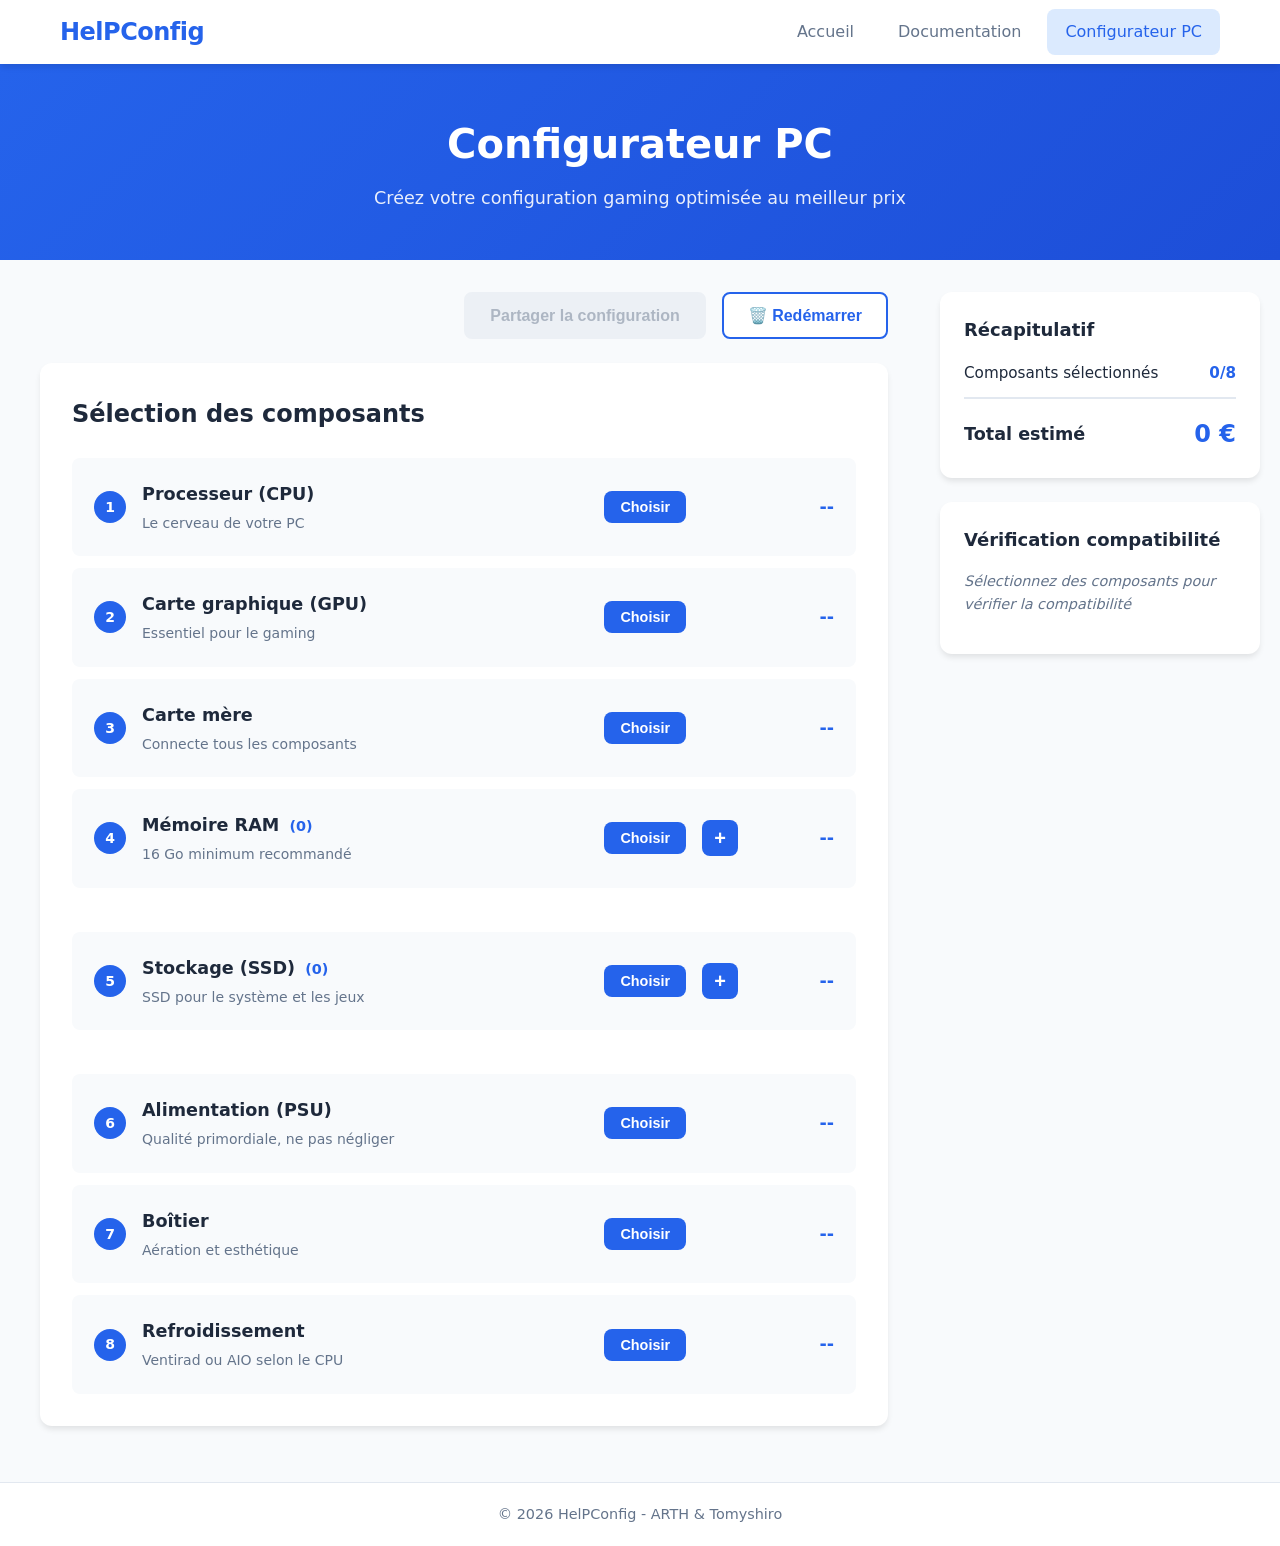
==== configurateur.html @ c19983a2 "Importer le site complet" ====
<!DOCTYPE html>
<html lang="fr">
<head>
    <meta charset="UTF-8">
    <meta name="viewport" content="width=device-width, initial-scale=1.0">
    <title>Configurateur PC - HelPConfig</title>
    <link rel="stylesheet" href="css/style.css">
</head>
<body>
    <header class="header">
        <nav class="navbar">
            <div class="nav-brand">
                <a href="index.html">HelPConfig</a>
            </div>
            <ul class="nav-menu">
                <li class="nav-item">
                    <a href="index.html" class="nav-link">Accueil</a>
                </li>
                <li class="nav-item">
                    <a href="documentation.html" class="nav-link">Documentation</a>
                </li>
                <li class="nav-item">
                    <a href="configurateur.html" class="nav-link active">Configurateur PC</a>
                </li>
            </ul>
        </nav>
    </header>

    <main class="config-main">
        <div class="config-header">
            <div class="container">
                <h1 class="config-title">Configurateur PC</h1>
                <p class="config-subtitle">Créez votre configuration gaming optimisée au meilleur prix</p>
            </div>
        </div>

        <div class="config-layout">
            <div class="config-builder">
                <div class="container">
                    <div class="config-header-actions">
                        <button class="btn btn-share" disabled>Partager la configuration</button>
                        <button class="btn btn-restart" id="btn-restart">🗑️ Redémarrer</button>
                    </div>

                    <div class="config-section">
                        <h2 class="config-section-title">Sélection des composants</h2>
                        
                        <div class="component-list">
                            <div class="component-row">
                                <div class="component-info">
                                    <span class="component-number">1</span>
                                    <div class="component-details">
                                        <h3>Processeur (CPU)</h3>
                                        <p class="component-desc">Le cerveau de votre PC</p>
                                    </div>
                                </div>
                                <div class="component-actions">
                                    <button class="btn btn-select" data-component="cpu">Choisir</button>
                                    <span class="action-slot" aria-hidden="true"></span>
                                    <span class="component-price">--</span>
                                </div>
                            </div>

                            <div class="component-row">
                                <div class="component-info">
                                    <span class="component-number">2</span>
                                    <div class="component-details">
                                        <h3>Carte graphique (GPU)</h3>
                                        <p class="component-desc">Essentiel pour le gaming</p>
                                    </div>
                                </div>
                                <div class="component-actions">
                                    <button class="btn btn-select" data-component="gpu">Choisir</button>
                                    <span class="action-slot" aria-hidden="true"></span>
                                    <span class="component-price">--</span>
                                </div>
                            </div>

                            <div class="component-row">
                                <div class="component-info">
                                    <span class="component-number">3</span>
                                    <div class="component-details">
                                        <h3>Carte mère</h3>
                                        <p class="component-desc">Connecte tous les composants</p>
                                    </div>
                                </div>
                                <div class="component-actions">
                                    <button class="btn btn-select" data-component="motherboard">Choisir</button>
                                    <span class="action-slot" aria-hidden="true"></span>
                                    <span class="component-price">--</span>
                                </div>
                            </div>

                            <div class="component-row multi-component" data-component="ram">
                                <div class="component-info">
                                    <span class="component-number">4</span>
                                    <div class="component-details">
                                        <h3>Mémoire RAM <span class="component-count" id="ram-count">(0)</span></h3>
                                        <p class="component-desc">16 Go minimum recommandé</p>
                                    </div>
                                </div>
                                <div class="component-actions">
                                    <button class="btn btn-select" data-component="ram">Choisir</button>
                                    <span class="action-slot">
                                        <button class="btn btn-add" data-component="ram" title="Ajouter un autre kit RAM">+</button>
                                    </span>
                                    <span class="component-price" id="ram-price">--</span>
                                </div>
                            </div>
                            <div class="extra-slots" id="ram-slots"></div>

                            <div class="component-row multi-component" data-component="storage">
                                <div class="component-info">
                                    <span class="component-number">5</span>
                                    <div class="component-details">
                                        <h3>Stockage (SSD) <span class="component-count" id="storage-count">(0)</span></h3>
                                        <p class="component-desc">SSD pour le système et les jeux</p>
                                    </div>
                                </div>
                                <div class="component-actions">
                                    <button class="btn btn-select" data-component="storage">Choisir</button>
                                    <span class="action-slot">
                                        <button class="btn btn-add" data-component="storage" title="Ajouter un autre SSD">+</button>
                                    </span>
                                    <span class="component-price" id="storage-price">--</span>
                                </div>
                            </div>
                            <div class="extra-slots" id="storage-slots"></div>

                            <div class="component-row">
                                <div class="component-info">
                                    <span class="component-number">6</span>
                                    <div class="component-details">
                                        <h3>Alimentation (PSU)</h3>
                                        <p class="component-desc">Qualité primordiale, ne pas négliger</p>
                                    </div>
                                </div>
                                <div class="component-actions">
                                    <button class="btn btn-select" data-component="psu">Choisir</button>
                                    <span class="action-slot" aria-hidden="true"></span>
                                    <span class="component-price">--</span>
                                </div>
                            </div>

                            <div class="component-row">
                                <div class="component-info">
                                    <span class="component-number">7</span>
                                    <div class="component-details">
                                        <h3>Boîtier</h3>
                                        <p class="component-desc">Aération et esthétique</p>
                                    </div>
                                </div>
                                <div class="component-actions">
                                    <button class="btn btn-select" data-component="case">Choisir</button>
                                    <span class="action-slot" aria-hidden="true"></span>
                                    <span class="component-price">--</span>
                                </div>
                            </div>

                            <div class="component-row">
                                <div class="component-info">
                                    <span class="component-number">8</span>
                                    <div class="component-details">
                                        <h3>Refroidissement</h3>
                                        <p class="component-desc">Ventirad ou AIO selon le CPU</p>
                                    </div>
                                </div>
                                <div class="component-actions">
                                    <button class="btn btn-select" data-component="cooling">Choisir</button>
                                    <span class="action-slot" aria-hidden="true"></span>
                                    <span class="component-price">--</span>
                                </div>
                            </div>
                        </div>
                    </div>
                </div>
            </div>

            <aside class="config-sidebar">
                <div class="config-summary">
                    <h3>Récapitulatif</h3>
                    <div class="summary-content">
                        <div class="summary-item">
                            <span>Composants sélectionnés</span>
                            <span class="summary-value" id="selected-count">0/8</span>
                        </div>
                        <div class="summary-item summary-total">
                            <span>Total estimé</span>
                            <span class="summary-price" id="total-price">0 €</span>
                        </div>
                    </div>
                </div>

                <div class="config-warnings">
                    <h3>Vérification compatibilité</h3>
                    <div class="warning-list" id="warning-list">
                        <p class="warning-empty">Sélectionnez des composants pour vérifier la compatibilité</p>
                    </div>
                </div>

            </aside>
        </div>

        <div class="modal" id="component-modal">
            <div class="modal-overlay"></div>
            <div class="modal-content">
                <div class="modal-header">
                    <h2 id="modal-title">Choisir un composant</h2>
                    <button class="modal-close">&times;</button>
                </div>
                <div class="modal-body">
                    <div class="search-bar">
                        <input type="text" placeholder="Rechercher un composant..." class="search-input">
                    </div>
                    <div class="product-list" id="product-list">
                        <p class="placeholder-text">Liste des produits à venir...</p>
                    </div>
                </div>
            </div>
        </div>
    </main>

    <footer class="footer">
        <div class="container">
            <p>&copy; 2026 HelPConfig - ARTH & Tomyshiro</p>
        </div>
    </footer>

    <script src="js/main.js"></script>
</body>
</html>
---- css/style.css ----
/* ============================================
   HelPConfig - Stylesheet
   Couleurs: Bleu (#2563EB, #1D4ED8, #DBEAFE) + Blanc
   ============================================ */

/* Reset & Base */
* {
    margin: 0;
    padding: 0;
    box-sizing: border-box;
}

:root {
    --primary: #2563EB;
    --primary-dark: #1D4ED8;
    --primary-light: #DBEAFE;
    --secondary: #F8FAFC;
    --text: #1E293B;
    --text-light: #64748B;
    --white: #FFFFFF;
    --border: #E2E8F0;
    --shadow: 0 4px 6px -1px rgba(0, 0, 0, 0.1);
    --shadow-lg: 0 10px 15px -3px rgba(0, 0, 0, 0.1);
    --radius: 8px;
    --radius-lg: 12px;
}

body {
    font-family: 'Segoe UI', system-ui, -apple-system, sans-serif;
    color: var(--text);
    background-color: var(--secondary);
    line-height: 1.6;
    min-height: 100vh;
    display: flex;
    flex-direction: column;
}

.container {
    max-width: 1200px;
    margin: 0 auto;
    padding: 0 20px;
}

/* ============================================
   HEADER & NAVIGATION
   ============================================ */

.header {
    background-color: var(--white);
    box-shadow: var(--shadow);
    position: sticky;
    top: 0;
    z-index: 100;
}

.navbar {
    display: flex;
    align-items: center;
    justify-content: space-between;
    max-width: 1200px;
    margin: 0 auto;
    padding: 0 20px;
    height: 64px;
}

.nav-brand a {
    font-size: 1.5rem;
    font-weight: 700;
    color: var(--primary);
    text-decoration: none;
    letter-spacing: -0.5px;
}

.nav-menu {
    display: flex;
    list-style: none;
    gap: 8px;
}

.nav-link {
    display: block;
    padding: 10px 18px;
    color: var(--text-light);
    text-decoration: none;
    font-weight: 500;
    border-radius: var(--radius);
    transition: all 0.2s ease;
}

.nav-link:hover {
    color: var(--primary);
    background-color: var(--primary-light);
}

.nav-link.active {
    color: var(--primary);
    background-color: var(--primary-light);
}

/* ============================================
   BUTTONS
   ============================================ */

.btn {
    display: inline-flex;
    align-items: center;
    justify-content: center;
    padding: 12px 24px;
    font-size: 1rem;
    font-weight: 600;
    text-decoration: none;
    border: none;
    border-radius: var(--radius);
    cursor: pointer;
    transition: all 0.2s ease;
}

.btn-primary {
    background-color: var(--primary);
    color: var(--white);
}

.btn-primary:hover {
    background-color: var(--primary-dark);
    transform: translateY(-1px);
    box-shadow: var(--shadow);
}

.btn-secondary {
    background-color: var(--white);
    color: var(--primary);
    border: 2px solid var(--primary);
}

.btn-secondary:hover {
    background-color: var(--primary-light);
}

.btn:disabled {
    opacity: 0.5;
    cursor: not-allowed;
}

.btn-select {
    padding: 8px 16px;
    font-size: 0.9rem;
    background-color: var(--primary);
    color: var(--white);
}

.btn-select:hover {
    background-color: var(--primary-dark);
}

.btn-share {
    background-color: var(--primary);
    color: var(--white);
    border: 2px solid var(--primary);
}

.btn-share:disabled {
    background-color: var(--border);
    border-color: var(--border);
    color: var(--text-light);
}

.btn-restart {
    background-color: var(--white);
    color: var(--primary);
    border: 2px solid var(--primary);
}

.btn-restart:hover {
    background-color: var(--primary-light);
}

.btn-add {
    width: 36px;
    height: 36px;
    padding: 0;
    border-radius: 8px;
    background-color: var(--primary);
    color: var(--white);
    font-size: 1.25rem;
    font-weight: 700;
    line-height: 1;
}

.btn-add:hover {
    background-color: var(--primary-dark);
}

/* ============================================
   HERO SECTION (Home)
   ============================================ */

.hero {
    background: linear-gradient(135deg, var(--primary) 0%, var(--primary-dark) 100%);
    color: var(--white);
    padding: 100px 20px;
    text-align: center;
}

.hero-title {
    font-size: 3.5rem;
    font-weight: 800;
    margin-bottom: 16px;
    letter-spacing: -1px;
}

.hero-subtitle {
    font-size: 1.25rem;
    opacity: 0.9;
    margin-bottom: 32px;
    max-width: 600px;
    margin-left: auto;
    margin-right: auto;
}

.hero-cta {
    display: flex;
    gap: 16px;
    justify-content: center;
    flex-wrap: wrap;
}

.hero-cta .btn-secondary {
    background-color: transparent;
    color: var(--white);
    border-color: var(--white);
}

.hero-cta .btn-secondary:hover {
    background-color: rgba(255, 255, 255, 0.1);
}

/* ============================================
   SECTIONS (Home)
   ============================================ */

.section-title {
    font-size: 2rem;
    font-weight: 700;
    text-align: center;
    margin-bottom: 48px;
    color: var(--text);
}

.about {
    padding: 80px 20px;
    background-color: var(--white);
}

.about-content {
    max-width: 900px;
    margin: 0 auto;
}

.about-text > p {
    font-size: 1.125rem;
    color: var(--text-light);
    text-align: center;
    margin-bottom: 48px;
    line-height: 1.8;
}

.features-grid {
    display: grid;
    grid-template-columns: repeat(auto-fit, minmax(280px, 1fr));
    gap: 24px;
}

.feature-card {
    background-color: var(--secondary);
    padding: 32px;
    border-radius: var(--radius-lg);
    text-align: center;
    transition: transform 0.2s ease, box-shadow 0.2s ease;
}

.feature-card:hover {
    transform: translateY(-4px);
    box-shadow: var(--shadow-lg);
}

.feature-icon {
    font-size: 2.5rem;
    margin-bottom: 16px;
}

.feature-card h3 {
    font-size: 1.25rem;
    font-weight: 600;
    margin-bottom: 12px;
    color: var(--text);
}

.feature-card p {
    color: var(--text-light);
    font-size: 0.95rem;
}

/* Creators Section */
.creators {
    padding: 80px 20px;
    background-color: var(--secondary);
}

.creators-grid {
    display: grid;
    grid-template-columns: repeat(auto-fit, minmax(300px, 1fr));
    gap: 32px;
    max-width: 800px;
    margin: 0 auto 32px;
}

.creator-card {
    background-color: var(--white);
    padding: 40px;
    border-radius: var(--radius-lg);
    text-align: center;
    box-shadow: var(--shadow);
}

.creator-image {
    width: 120px;
    height: 120px;
    border-radius: 50%;
    object-fit: cover;
    margin: 0 auto 20px;
    display: block;
    box-shadow: var(--shadow);
    border: 4px solid var(--white);
}

.creator-card h3 {
    font-size: 1.5rem;
    font-weight: 700;
    margin-bottom: 8px;
    color: var(--text);
}

.creator-role {
    color: var(--primary);
    font-weight: 600;
    font-size: 0.9rem;
    margin-bottom: 16px;
    text-transform: uppercase;
    letter-spacing: 0.5px;
}

.creator-desc {
    color: var(--text-light);
    font-size: 0.95rem;
    line-height: 1.6;
}

.creators-footer {
    text-align: center;
    max-width: 700px;
    margin: 0 auto;
    padding: 24px;
    background-color: var(--primary-light);
    border-radius: var(--radius-lg);
    color: var(--primary-dark);
    font-size: 1rem;
}

/* CTA Section */
.cta-section {
    background-color: var(--white);
    padding: 80px 20px;
    text-align: center;
}

.cta-section h2 {
    font-size: 2rem;
    font-weight: 700;
    margin-bottom: 16px;
    color: var(--text);
}

.cta-section .container > p {
    color: var(--text-light);
    font-size: 1.1rem;
    margin-bottom: 32px;
}

.cta-buttons {
    display: flex;
    gap: 16px;
    justify-content: center;
    flex-wrap: wrap;
}

/* ============================================
   DOCUMENTATION PAGE
   ============================================ */

.doc-main {
    flex: 1;
    background-color: var(--secondary);
}

.doc-layout {
    display: flex;
    max-width: 1400px;
    margin: 0 auto;
    min-height: calc(100vh - 64px - 60px);
}

.doc-sidebar {
    width: 280px;
    background-color: var(--white);
    border-right: 1px solid var(--border);
    padding: 32px 0;
    position: sticky;
    top: 64px;
    height: calc(100vh - 64px);
    overflow-y: auto;
    overscroll-behavior: contain;
}

.doc-sidebar-title {
    font-size: 0.875rem;
    font-weight: 700;
    text-transform: uppercase;
    letter-spacing: 1px;
    color: var(--text-light);
    padding: 0 24px 16px;
    margin-bottom: 8px;
    border-bottom: 1px solid var(--border);
}

.doc-nav {
    display: flex;
    flex-direction: column;
}

.doc-nav-link {
    padding: 12px 24px;
    color: var(--text-light);
    text-decoration: none;
    font-weight: 500;
    border-left: 3px solid transparent;
    transition: all 0.2s ease;
}

.doc-nav-link:hover {
    color: var(--primary);
    background-color: var(--primary-light);
}

.doc-nav-link.active {
    color: var(--primary);
    background-color: var(--primary-light);
    border-left-color: var(--primary);
}

.doc-content {
    flex: 1;
    padding: 48px;
    max-width: 900px;
}

.doc-title {
    font-size: 2.5rem;
    font-weight: 700;
    margin-bottom: 16px;
    color: var(--text);
}

.doc-intro {
    font-size: 1.125rem;
    color: var(--text-light);
    margin-bottom: 48px;
    padding-bottom: 32px;
    border-bottom: 2px solid var(--border);
}

.doc-section {
    display: none;
    animation: fadeIn 0.3s ease;
}

.doc-section.active {
    display: block;
}

@keyframes fadeIn {
    from { opacity: 0; transform: translateY(10px); }
    to { opacity: 1; transform: translateY(0); }
}

.section-header {
    display: flex;
    align-items: center;
    gap: 16px;
    margin-bottom: 32px;
}

.section-header h2 {
    font-size: 1.75rem;
    font-weight: 700;
    color: var(--text);
}

.section-badge {
    background-color: var(--primary-light);
    color: var(--primary);
    padding: 4px 12px;
    border-radius: 20px;
    font-size: 0.75rem;
    font-weight: 600;
    text-transform: uppercase;
}

.doc-section-placeholder {
    background-color: var(--white);
    border-radius: var(--radius-lg);
    padding: 48px;
    text-align: center;
    border: 2px dashed var(--border);
}

.placeholder-icon {
    font-size: 3rem;
    margin-bottom: 16px;
}

.doc-section-placeholder h3 {
    font-size: 1.25rem;
    font-weight: 600;
    color: var(--text);
    margin-bottom: 24px;
}

.placeholder-list {
    list-style: none;
    text-align: left;
    max-width: 500px;
    margin: 0 auto;
}

.placeholder-list li {
    padding: 12px 0;
    color: var(--text-light);
    border-bottom: 1px solid var(--border);
    position: relative;
    padding-left: 24px;
}

.placeholder-list li::before {
    content: "•";
    color: var(--primary);
    position: absolute;
    left: 0;
    font-weight: bold;
}

.placeholder-list li:last-child {
    border-bottom: none;
}

/* ============================================
   CONFIGURATEUR PAGE
   ============================================ */

.config-main {
    flex: 1;
    background-color: var(--secondary);
}

.config-header {
    background: linear-gradient(135deg, var(--primary) 0%, var(--primary-dark) 100%);
    color: var(--white);
    padding: 48px 20px;
    text-align: center;
}

.config-title {
    font-size: 2.5rem;
    font-weight: 700;
    margin-bottom: 8px;
}

.config-subtitle {
    font-size: 1.1rem;
    opacity: 0.9;
}

.config-layout {
    display: flex;
    max-width: 1400px;
    margin: 0 auto;
    padding: 32px 20px;
    gap: 32px;
}

.config-header-actions {
    display: flex;
    gap: 16px;
    margin-bottom: 24px;
    justify-content: flex-end;
}

.component-count {
    color: var(--primary);
    font-size: 0.9rem;
    font-weight: 600;
    margin-left: 4px;
}

.extra-slots {
    display: flex;
    flex-direction: column;
    gap: 8px;
    margin-top: 8px;
    margin-bottom: 12px;
}

.extra-slot {
    background-color: var(--primary-light);
    border: 1px dashed var(--primary);
}

.extra-slot .sub-number {
    background-color: var(--primary-light);
    color: var(--primary);
    border: 1px solid var(--primary);
}

.btn-remove {
    width: 32px;
    height: 32px;
    padding: 0;
    border-radius: 6px;
    background-color: transparent;
    color: var(--text-light);
    border: 2px solid var(--border);
    font-size: 1.25rem;
    font-weight: 700;
    line-height: 1;
}

.btn-remove:hover {
    background-color: #FEE2E2;
    color: #DC2626;
    border-color: #DC2626;
}

.config-builder {
    flex: 1;
}

.config-section {
    background-color: var(--white);
    border-radius: var(--radius-lg);
    padding: 32px;
    margin-bottom: 24px;
    box-shadow: var(--shadow);
}

.config-section-title {
    font-size: 1.5rem;
    font-weight: 700;
    margin-bottom: 24px;
    color: var(--text);
}

.component-list {
    display: flex;
    flex-direction: column;
    gap: 12px;
}

.component-row {
    display: flex;
    align-items: center;
    justify-content: space-between;
    padding: 20px;
    background-color: var(--secondary);
    border-radius: var(--radius);
    border: 2px solid transparent;
    transition: all 0.2s ease;
}

.component-row:hover {
    border-color: var(--primary-light);
}

.component-info {
    display: flex;
    align-items: center;
    gap: 16px;
}

.component-number {
    width: 32px;
    height: 32px;
    background-color: var(--primary);
    color: var(--white);
    border-radius: 50%;
    display: flex;
    align-items: center;
    justify-content: center;
    font-weight: 700;
    font-size: 0.875rem;
}

.component-details h3 {
    font-size: 1.1rem;
    font-weight: 600;
    color: var(--text);
    margin-bottom: 4px;
}

.component-desc {
    font-size: 0.875rem;
    color: var(--text-light);
}

.component-actions {
    display: grid;
    grid-template-columns: auto 44px 80px;
    align-items: center;
    gap: 12px;
}

.component-price {
    font-weight: 700;
    color: var(--primary);
    font-size: 1.1rem;
    min-width: 80px;
    text-align: right;
}

.action-slot {
    width: 44px;
    height: 44px;
    display: flex;
    align-items: center;
    justify-content: center;
}

/* Config Sidebar */
.config-sidebar {
    width: 320px;
    display: flex;
    flex-direction: column;
    gap: 24px;
}

.config-summary,
.config-warnings,
.config-tips {
    background-color: var(--white);
    border-radius: var(--radius-lg);
    padding: 24px;
    box-shadow: var(--shadow);
}

.config-summary h3,
.config-warnings h3,
.config-tips h3 {
    font-size: 1.125rem;
    font-weight: 700;
    margin-bottom: 16px;
    color: var(--text);
}

.summary-content {
    display: flex;
    flex-direction: column;
    gap: 12px;
}

.summary-item {
    display: flex;
    justify-content: space-between;
    align-items: center;
    font-size: 0.95rem;
}

.summary-value {
    font-weight: 600;
    color: var(--primary);
}

.summary-total {
    padding-top: 16px;
    border-top: 2px solid var(--border);
    font-weight: 700;
    font-size: 1.1rem;
}

.summary-price {
    color: var(--primary);
    font-size: 1.5rem;
    font-weight: 800;
}

.warning-list {
    min-height: 60px;
}

.warning-empty {
    color: var(--text-light);
    font-size: 0.9rem;
    font-style: italic;
}


/* Modal */
.modal {
    display: none;
    position: fixed;
    top: 0;
    left: 0;
    right: 0;
    bottom: 0;
    z-index: 1000;
    align-items: center;
    justify-content: center;
}

.modal.active {
    display: flex;
}

.modal-overlay {
    position: absolute;
    top: 0;
    left: 0;
    right: 0;
    bottom: 0;
    background-color: rgba(0, 0, 0, 0.5);
}

.modal-content {
    position: relative;
    background-color: var(--white);
    border-radius: var(--radius-lg);
    width: 90%;
    max-width: 700px;
    max-height: 80vh;
    overflow: hidden;
    box-shadow: var(--shadow-lg);
    animation: modalSlide 0.3s ease;
}

@keyframes modalSlide {
    from { opacity: 0; transform: translateY(-20px); }
    to { opacity: 1; transform: translateY(0); }
}

.modal-header {
    display: flex;
    align-items: center;
    justify-content: space-between;
    padding: 24px;
    border-bottom: 1px solid var(--border);
}

.modal-header h2 {
    font-size: 1.25rem;
    font-weight: 700;
    color: var(--text);
}

.modal-close {
    background: none;
    border: none;
    font-size: 1.5rem;
    color: var(--text-light);
    cursor: pointer;
    padding: 4px;
    line-height: 1;
    transition: color 0.2s ease;
}

.modal-close:hover {
    color: var(--text);
}

.modal-body {
    padding: 24px;
    overflow-y: auto;
    max-height: calc(80vh - 80px);
}

.search-bar {
    margin-bottom: 24px;
}

.search-input {
    width: 100%;
    padding: 12px 16px;
    border: 2px solid var(--border);
    border-radius: var(--radius);
    font-size: 1rem;
    transition: border-color 0.2s ease;
}

.search-input:focus {
    outline: none;
    border-color: var(--primary);
}

.product-list {
    min-height: 200px;
}

.placeholder-text {
    text-align: center;
    color: var(--text-light);
    padding: 48px 0;
}

/* ============================================
   FOOTER
   ============================================ */

.footer {
    background-color: var(--white);
    border-top: 1px solid var(--border);
    padding: 20px;
    text-align: center;
    color: var(--text-light);
    font-size: 0.9rem;
}

.back-to-top {
    position: fixed;
    top: 140px;
    right: 16px;
    width: 56px;
    height: 56px;
    border-radius: 12px;
    border: none;
    background-color: var(--primary);
    color: var(--white);
    font-size: 1.75rem;
    font-weight: 700;
    line-height: 1;
    cursor: pointer;
    box-shadow: var(--shadow-lg);
    opacity: 0;
    visibility: hidden;
    transform: translateY(-8px);
    transition: opacity 0.2s ease, transform 0.2s ease, visibility 0.2s ease;
    z-index: 90;
    display: flex;
    align-items: center;
    justify-content: center;
}

.back-to-top.show {
    opacity: 1;
    visibility: visible;
    transform: translateY(0);
}

.back-to-top:hover {
    background-color: var(--primary-dark);
    transform: translateY(-2px);
}

/* Cacher le bouton retour en haut sur PC */
@media (min-width: 1025px) {
    .back-to-top {
        display: none !important;
    }
}

/* ============================================
   RESPONSIVE
   ============================================ */

@media (max-width: 1024px) {
    .doc-layout {
        flex-direction: column;
    }
    
    .doc-sidebar {
        width: 100%;
        height: auto;
        position: relative;
        top: 0;
        border-right: none;
        border-bottom: 1px solid var(--border);
        padding: 20px 0;
    }
    
    .doc-nav {
        flex-direction: row;
        flex-wrap: wrap;
        gap: 8px;
        padding: 0 20px;
    }
    
    .doc-nav-link {
        border-left: none;
        border-bottom: 3px solid transparent;
        padding: 8px 16px;
        border-radius: var(--radius);
    }
    
    .doc-nav-link.active {
        border-left-color: transparent;
        border-bottom-color: var(--primary);
    }
    
    .doc-content {
        padding: 32px 20px;
    }
    
    .config-layout {
        flex-direction: column;
    }
    
    .config-sidebar {
        width: 100%;
    }
}

@media (max-width: 768px) {
    .navbar {
        flex-direction: column;
        height: auto;
        padding: 16px;
    }
    
    .nav-menu {
        margin-top: 16px;
        width: 100%;
        justify-content: flex-start;
        flex-wrap: wrap;
        gap: 8px;
    }

    .nav-link {
        padding: 10px 14px;
        font-size: 0.95rem;
    }
    
    .hero {
        padding: 60px 20px;
    }
    
    .hero-title {
        font-size: 2.5rem;
    }
    
    .hero-subtitle {
        font-size: 1.1rem;
    }
    
    .hero-cta,
    .cta-buttons {
        flex-direction: column;
        align-items: center;
    }
    
    .component-row {
        flex-direction: column;
        gap: 16px;
        align-items: flex-start;
    }
    
    .component-actions {
        width: 100%;
        justify-content: space-between;
    }
    
    .doc-nav {
        flex-direction: row;
        flex-wrap: nowrap;
        overflow-x: auto;
        -webkit-overflow-scrolling: touch;
        padding: 8px 12px;
        gap: 8px;
    }

    .doc-nav-link {
        white-space: nowrap;
        padding: 14px 20px;
        font-size: 1.05rem;
        border-radius: 999px;
    }
    
    .creators-grid {
        grid-template-columns: 1fr;
    }
}

@media (max-width: 480px) {
    .hero-title {
        font-size: 2rem;
    }
    
    .section-title {
        font-size: 1.5rem;
    }
    
    .config-title {
        font-size: 1.75rem;
    }
    
    .creator-card {
        padding: 24px;
    }
    
    .doc-section-placeholder {
        padding: 24px;
    }
}
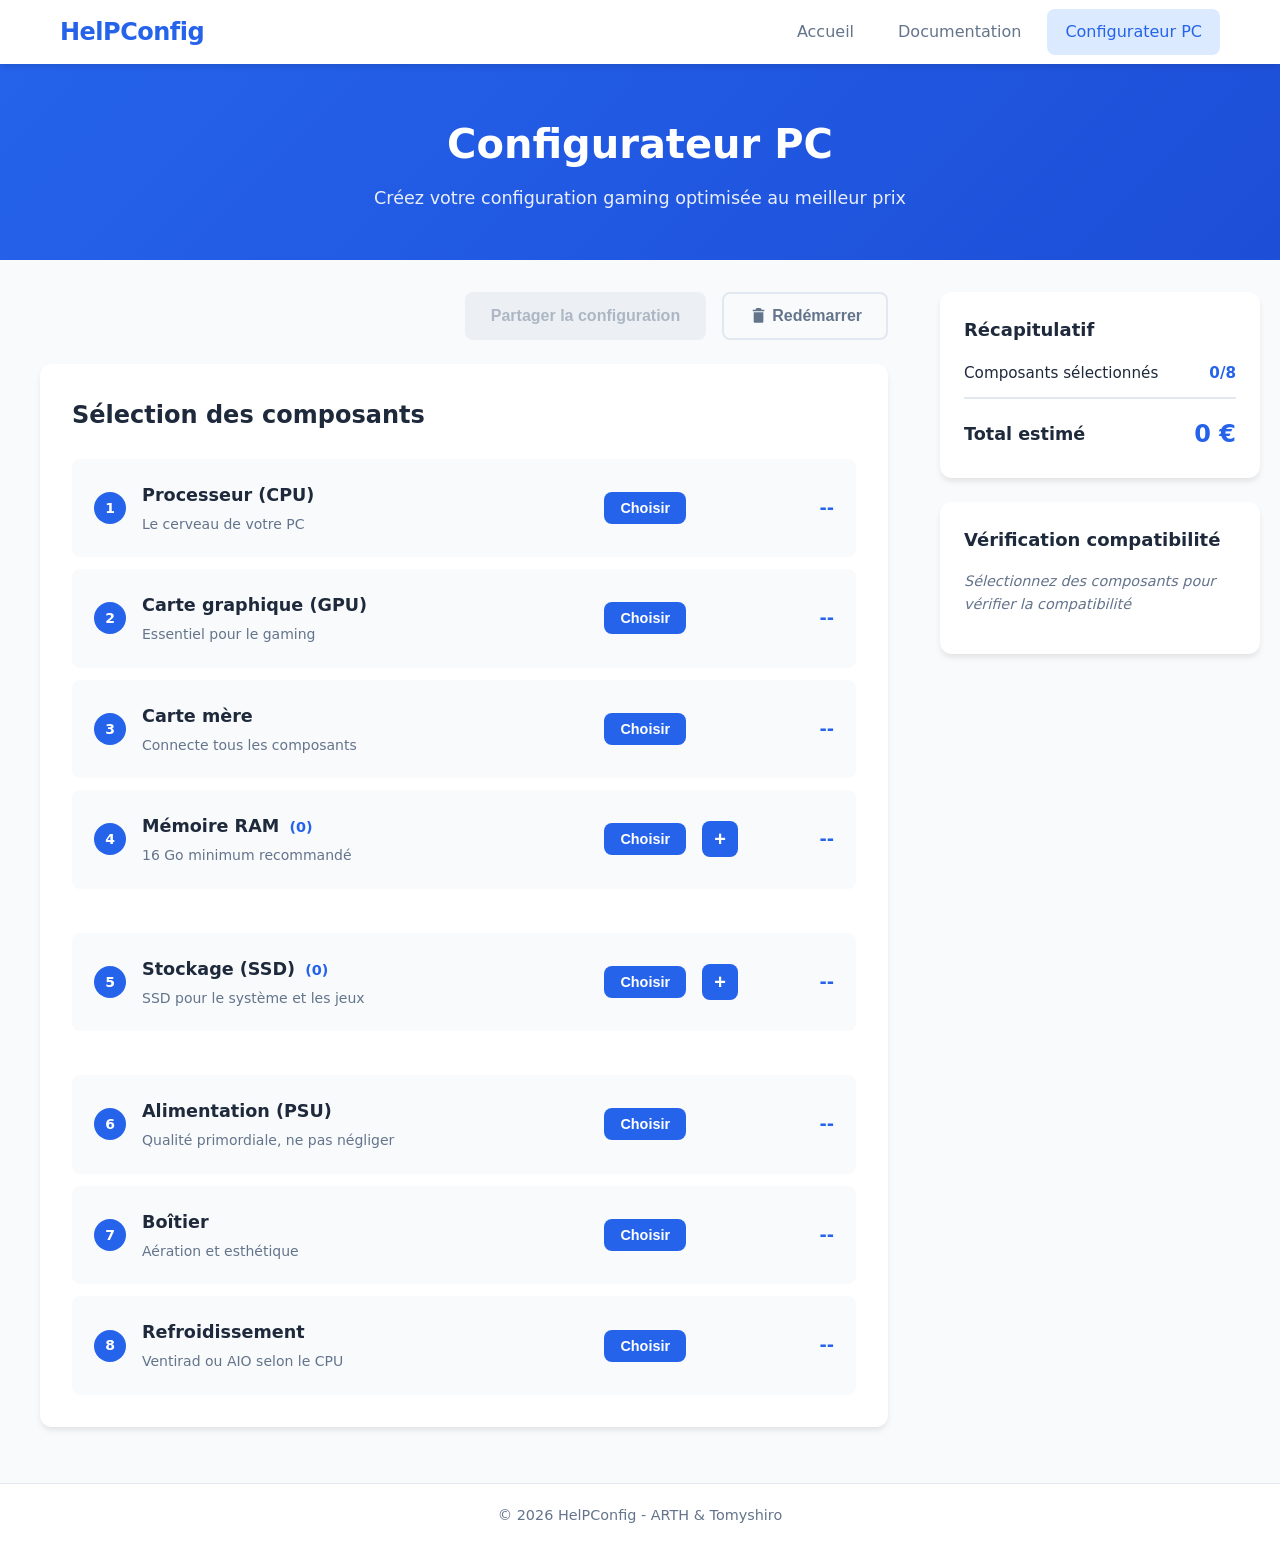
==== commit 196d7afe: "Remplacer les emojis par des SVG (corbeille, manette, écrou)" ====
--- a/configurateur.html
+++ b/configurateur.html
@@ -39,7 +39,7 @@
                 <div class="container">
                     <div class="config-header-actions">
                         <button class="btn btn-share" disabled>Partager la configuration</button>
-                        <button class="btn btn-restart" id="btn-restart">🗑️ Redémarrer</button>
+                        <button class="btn btn-restart" id="btn-restart"><svg viewBox="-0.5 0 19 19" version="1.1" xmlns="http://www.w3.org/2000/svg" xmlns:xlink="http://www.w3.org/1999/xlink" xmlns:sketch="http://www.bohemiancoding.com/sketch/ns" fill="currentColor" style="width: 20px; height: 20px; margin-right: 4px;"><g id="SVGRepo_bgCarrier" stroke-width="0"></g><g id="SVGRepo_tracerCarrier" stroke-linecap="round" stroke-linejoin="round"></g><g id="SVGRepo_iconCarrier"> <title>icon/18/icon-delete</title> <desc>Created with Sketch.</desc> <defs> </defs> <g id="out" stroke="none" stroke-width="1" fill="none" fill-rule="evenodd" sketch:type="MSPage"> <path d="M4.91666667,14.8888889 C4.91666667,15.3571429 5.60416667,16 6.0625,16 L12.9375,16 C13.3958333,16 14.0833333,15.3571429 14.0833333,14.8888889 L14.0833333,6 L4.91666667,6 L4.91666667,14.8888889 L4.91666667,14.8888889 L4.91666667,14.8888889 Z M15,3.46500003 L12.5555556,3.46500003 L11.3333333,2 L7.66666667,2 L6.44444444,3.46500003 L4,3.46500003 L4,4.93000007 L15,4.93000007 L15,3.46500003 L15,3.46500003 L15,3.46500003 Z" id="path" fill="currentColor" sketch:type="MSShapeGroup"> </path> </g> </g></svg> Redémarrer</button>
                     </div>
 
                     <div class="config-section">
--- a/css/style.css
+++ b/css/style.css
@@ -165,13 +165,15 @@
 }
 
 .btn-restart {
-    background-color: var(--white);
-    color: var(--primary);
-    border: 2px solid var(--primary);
+    background-color: transparent;
+    color: var(--text-light);
+    border: 2px solid var(--border);
 }
 
 .btn-restart:hover {
-    background-color: var(--primary-light);
+    background-color: #FEE2E2;
+    color: #DC2626;
+    border-color: #DC2626;
 }
 
 .btn-add {
